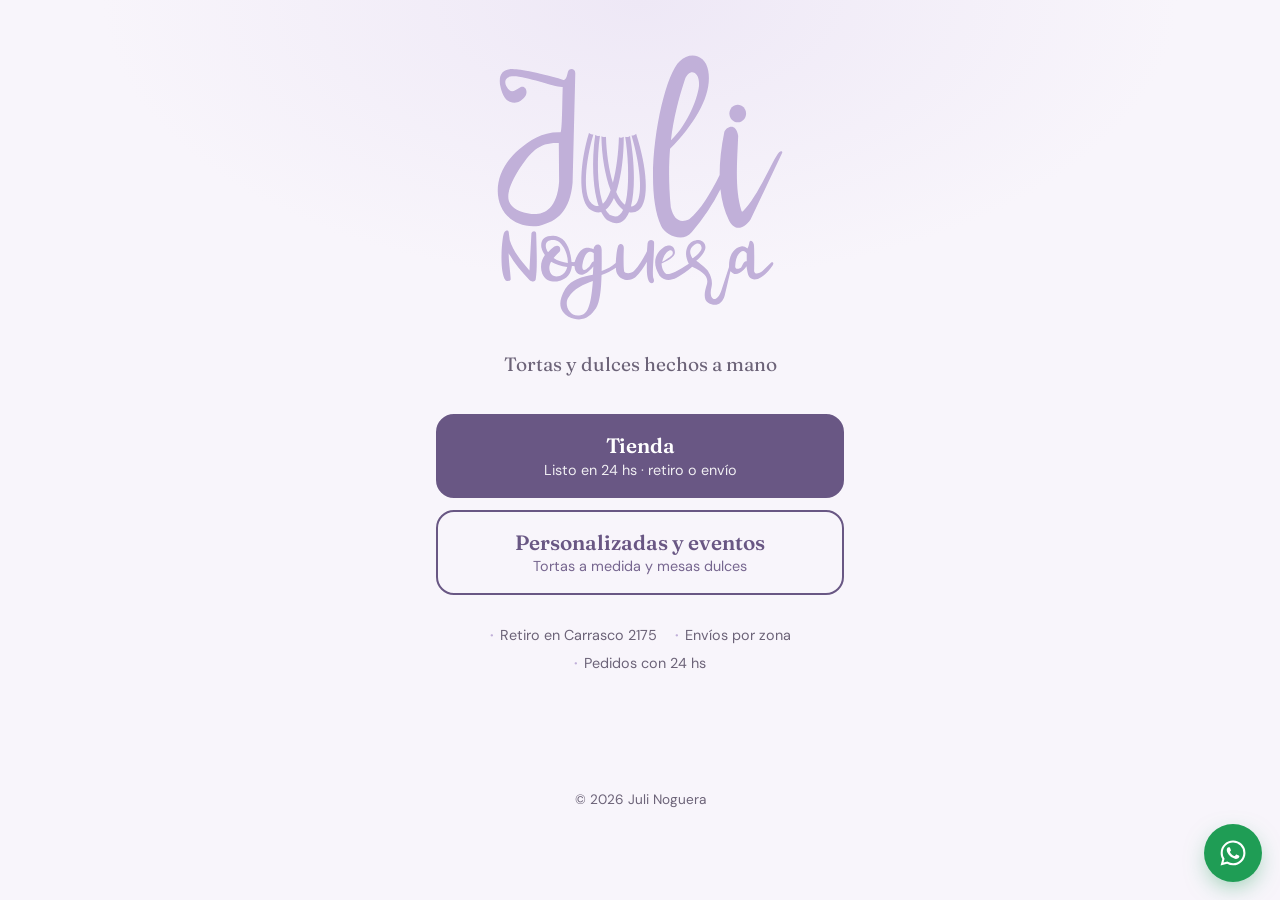
==== index.html @ 41570f88 "Add files via upload" ====
<!doctype html>
<html lang="es-AR">
<head>
  <meta charset="utf-8">
  <meta name="viewport" content="width=device-width, initial-scale=1">
  <title>Juli Noguera · Pastelería</title>
  <meta name="description" content="Tortas, desayunos y dulces de Juli Noguera. Pedidos con 24 hs de anticipación, retiro o envío. Tortas personalizadas y mesas dulces a pedido.">
  <link rel="icon" href="img/logo.svg" type="image/svg+xml">
  <link rel="preconnect" href="https://fonts.googleapis.com">
  <link rel="preconnect" href="https://fonts.gstatic.com" crossorigin>
  <link href="https://fonts.googleapis.com/css2?family=Fraunces:opsz,wght@9..144,400;9..144,600&family=DM+Sans:wght@400;500;700&display=swap" rel="stylesheet">
  <link rel="stylesheet" href="css/estilos.css">
</head>
<body class="pagina-inicio">

  <!-- ===== Portada ===== -->
  <main class="portada">
    <img class="portada-logo" src="img/logo.svg" alt="Juli Noguera" width="420" height="388">
    <p class="portada-bajada">Tortas y dulces hechos a mano</p>

    <nav class="portada-acciones" aria-label="Secciones">
      <a class="boton boton-grande" href="tienda.html">
        <strong>Tienda</strong>
        <small>Listo en 24 hs · retiro o envío</small>
      </a>
      <a class="boton boton-grande boton-secundario" href="personalizadas.html">
        <strong>Personalizadas y eventos</strong>
        <small>Tortas a medida y mesas dulces</small>
      </a>
    </nav>

    <ul class="portada-datos">
      <li>Retiro en <span data-direccion></span></li>
      <li>Envíos por zona</li>
      <li>Pedidos con 24 hs</li>
    </ul>
  </main>

  <!-- ===== Pie ===== -->
  <footer class="pie">
    <p>© <span id="anio"></span> Juli Noguera</p>
  </footer>

  <script src="js/config.js"></script>
  <script src="js/comun.js"></script>
</body>
</html>
---- css/estilos.css ----
/* ===== Variables ===== */

:root {
  --lavanda: #c1b0d9;
  --lavanda-suave: #eee8f6;
  --lavanda-fondo: #f8f5fb;
  --violeta: #695784;
  --violeta-oscuro: #4a3c5e;
  --tinta: #3a3048;
  --tinta-suave: #6c6378;
  --blanco: #ffffff;
  --borde: #e2d9ee;
  --wa: #1f9d55;
  --error: #b23a48;

  --radio: 18px;
  --radio-chico: 12px;
  --sombra: 0 10px 30px -12px rgba(74, 60, 94, .25);
  --gutter: 16px;
  --ancho: 1120px;

  --serif: 'Fraunces', Georgia, serif;
  --sans: 'DM Sans', system-ui, sans-serif;
}

/* ===== Base ===== */

*, *::before, *::after { box-sizing: border-box; }

html { scroll-behavior: smooth; scroll-padding-top: 130px; }

body {
  margin: 0;
  font-family: var(--sans);
  font-size: 16px;
  line-height: 1.55;
  color: var(--tinta);
  background: var(--lavanda-fondo);
  -webkit-font-smoothing: antialiased;
}

h1, h2, h3 {
  font-family: var(--serif);
  font-weight: 600;
  line-height: 1.15;
  color: var(--violeta-oscuro);
  margin: 0 0 .4em;
}
h1 { font-size: clamp(2rem, 6vw, 2.8rem); }
h2 { font-size: clamp(1.5rem, 4vw, 1.9rem); }
h3 { font-size: 1.2rem; }

p { margin: 0 0 1em; }
a { color: var(--violeta); }
img { max-width: 100%; display: block; }

:focus-visible { outline: 3px solid var(--violeta); outline-offset: 2px; }

/* ===== Botones ===== */

.boton {
  display: inline-flex;
  align-items: center;
  justify-content: center;
  gap: .5em;
  padding: .85em 1.4em;
  border: 2px solid var(--violeta);
  border-radius: 999px;
  background: var(--violeta);
  color: var(--blanco);
  font: 600 1rem var(--sans);
  text-decoration: none;
  cursor: pointer;
  transition: background .2s, transform .1s;
}
.boton:hover { background: var(--violeta-oscuro); border-color: var(--violeta-oscuro); }
.boton:active { transform: scale(.98); }

.boton-secundario { background: transparent; color: var(--violeta); }
.boton-secundario:hover { background: var(--lavanda-suave); color: var(--violeta-oscuro); }

.boton-chico { padding: .5em 1.1em; font-size: .92rem; }

.boton-wa { background: var(--wa); border-color: var(--wa); width: 100%; }
.boton-wa:hover { background: #187d44; border-color: #187d44; }

.boton-grande {
  flex-direction: column;
  gap: .15em;
  width: 100%;
  padding: 1.1em 1.4em;
  border-radius: var(--radio);
}
.boton-grande strong { font-family: var(--serif); font-size: 1.3rem; font-weight: 600; }
.boton-grande small { font-weight: 400; font-size: .9rem; opacity: .9; }

.enlace {
  background: none;
  border: 0;
  color: var(--tinta-suave);
  font: inherit;
  font-size: .9rem;
  text-decoration: underline;
  cursor: pointer;
  padding: .4em;
}

/* ===== Portada ===== */

.pagina-inicio {
  min-height: 100vh;
  display: flex;
  flex-direction: column;
  background:
    radial-gradient(60% 45% at 50% 0%, var(--lavanda-suave), transparent 70%),
    var(--lavanda-fondo);
}

.portada {
  flex: 1;
  width: 100%;
  max-width: 440px;
  margin: 0 auto;
  padding: 48px var(--gutter) 32px;
  display: flex;
  flex-direction: column;
  align-items: center;
  text-align: center;
}

.portada-logo { width: min(300px, 75vw); height: auto; }

.portada-bajada {
  font-family: var(--serif);
  font-size: 1.2rem;
  color: var(--tinta-suave);
  margin: 1.2em 0 1.8em;
}

.portada-acciones {
  display: flex;
  flex-direction: column;
  gap: 12px;
  width: 100%;
}

.portada-datos {
  list-style: none;
  padding: 0;
  margin: 2em 0 0;
  display: flex;
  flex-wrap: wrap;
  justify-content: center;
  gap: 6px 18px;
  font-size: .9rem;
  color: var(--tinta-suave);
}
.portada-datos li::before { content: '·'; margin-right: 6px; color: var(--lavanda); font-weight: 700; }

/* ===== Encabezado ===== */

.encabezado {
  position: sticky;
  top: 0;
  z-index: 20;
  display: flex;
  align-items: center;
  gap: 16px;
  padding: 8px var(--gutter);
  background: rgba(248, 245, 251, .92);
  backdrop-filter: blur(8px);
  border-bottom: 1px solid var(--borde);
}
.encabezado-logo img { width: 52px; height: auto; }

.encabezado-nav { display: flex; gap: 4px; margin-right: auto; }
.encabezado-nav a {
  padding: .45em .8em;
  border-radius: 999px;
  color: var(--tinta-suave);
  text-decoration: none;
  font-weight: 500;
  font-size: .95rem;
}
.encabezado-nav a[aria-current] { background: var(--lavanda-suave); color: var(--violeta-oscuro); }

.btn-carrito {
  position: relative;
  width: 46px;
  height: 46px;
  border: 0;
  border-radius: 50%;
  background: var(--violeta);
  color: var(--blanco);
  display: grid;
  place-items: center;
  cursor: pointer;
}
.btn-carrito svg { width: 24px; height: 24px; }
.badge {
  position: absolute;
  top: -4px;
  right: -4px;
  min-width: 22px;
  height: 22px;
  padding: 0 6px;
  border-radius: 999px;
  background: var(--blanco);
  color: var(--violeta-oscuro);
  border: 2px solid var(--violeta);
  font-size: .75rem;
  font-weight: 700;
  display: grid;
  place-items: center;
}
.badge[hidden] { display: none; }

/* ===== Tienda ===== */

.tienda-intro {
  max-width: var(--ancho);
  margin: 0 auto;
  padding: 28px var(--gutter) 8px;
}
.tienda-intro p { max-width: 60ch; color: var(--tinta-suave); }

.categorias {
  position: sticky;
  top: 63px;
  z-index: 10;
  display: flex;
  gap: 8px;
  overflow-x: auto;
  padding: 10px var(--gutter);
  background: var(--lavanda-fondo);
  scrollbar-width: none;
  max-width: var(--ancho);
  margin: 0 auto;
}
.categorias::-webkit-scrollbar { display: none; }
.categorias a {
  flex: none;
  padding: .45em 1em;
  border: 1.5px solid var(--borde);
  border-radius: 999px;
  background: var(--blanco);
  color: var(--tinta);
  text-decoration: none;
  font-size: .92rem;
  font-weight: 500;
}
.categorias a[aria-current] { background: var(--violeta); border-color: var(--violeta); color: var(--blanco); }

.catalogo {
  max-width: var(--ancho);
  margin: 0 auto;
  padding: 8px var(--gutter) 40px;
}

.categoria { padding-top: 24px; }

.grilla {
  display: grid;
  grid-template-columns: repeat(auto-fill, minmax(min(100%, 250px), 1fr));
  gap: 18px;
}

/* ===== Tarjeta de producto ===== */

.tarjeta {
  display: flex;
  flex-direction: column;
  background: var(--blanco);
  border-radius: var(--radio);
  overflow: hidden;
  box-shadow: var(--sombra);
}

.tarjeta-cuerpo {
  flex: 1;
  display: flex;
  flex-direction: column;
  padding: 14px 16px 16px;
}
.tarjeta-cuerpo h3 { margin-bottom: .2em; }
.tarjeta-cuerpo p { color: var(--tinta-suave); font-size: .93rem; flex: 1; }

.tarjeta-pie {
  display: flex;
  align-items: center;
  justify-content: space-between;
  gap: 12px;
}

.precio { font-weight: 700; font-size: 1.1rem; color: var(--violeta-oscuro); white-space: nowrap; }
.precio small { font-weight: 400; font-size: .8rem; color: var(--tinta-suave); margin-right: .2em; }

/* ===== Galería ===== */

.galeria { position: relative; aspect-ratio: 4 / 3; background: var(--lavanda-suave); }

.galeria-pista {
  display: flex;
  height: 100%;
  overflow-x: auto;
  scroll-snap-type: x mandatory;
  scrollbar-width: none;
}
.galeria-pista::-webkit-scrollbar { display: none; }
.galeria-pista > * { flex: 0 0 100%; scroll-snap-align: start; height: 100%; }
.galeria-pista img { width: 100%; object-fit: cover; }

.foto-vacia {
  display: flex;
  flex-direction: column;
  align-items: center;
  justify-content: center;
  gap: 6px;
  color: var(--violeta);
  font-size: .85rem;
  background: linear-gradient(135deg, var(--lavanda-suave), #e4daf1);
}
.foto-vacia svg { width: 44px; height: 44px; opacity: .7; }

.galeria-puntos {
  position: absolute;
  bottom: 10px;
  left: 50%;
  transform: translateX(-50%);
  display: flex;
  gap: 4px;
}
.galeria-puntos button {
  width: 24px;
  height: 24px;
  padding: 0;
  border: 0;
  background: none;
  cursor: pointer;
  display: grid;
  place-items: center;
}
.galeria-puntos button::after {
  content: '';
  width: 8px;
  height: 8px;
  border-radius: 50%;
  background: rgba(255, 255, 255, .6);
  box-shadow: 0 0 0 1px rgba(0, 0, 0, .15);
}
.galeria-puntos button[aria-current]::after { background: var(--blanco); width: 10px; height: 10px; }

/* ===== Hojas (modales) ===== */

.hoja {
  width: 100%;
  max-width: 560px;
  max-height: 100dvh;
  margin: auto auto 0;
  padding: 0;
  border: 0;
  border-radius: var(--radio) var(--radio) 0 0;
  background: var(--blanco);
  color: var(--tinta);
  overflow: hidden;
}
.hoja::backdrop { background: rgba(58, 48, 72, .45); }
.hoja[open] { animation: subir .25s ease-out; }

@keyframes subir { from { transform: translateY(30px); opacity: 0; } }

.hoja-contenido {
  position: relative;
  display: flex;
  flex-direction: column;
  max-height: 92dvh;
  overflow-y: auto;
}
.hoja-cuerpo { padding: 18px 20px 8px; }
.hoja-desc { color: var(--tinta-suave); }

.hoja-pie {
  position: sticky;
  bottom: 0;
  display: flex;
  align-items: center;
  justify-content: space-between;
  gap: 12px;
  padding: 14px 20px calc(14px + env(safe-area-inset-bottom));
  background: var(--blanco);
  border-top: 1px solid var(--borde);
  margin-top: auto;
}
.hoja-pie .precio { font-size: 1.3rem; }
.hoja-pie-columna { flex-direction: column; align-items: stretch; }

.cerrar {
  position: absolute;
  top: 10px;
  right: 10px;
  z-index: 2;
  width: 40px;
  height: 40px;
  border: 0;
  border-radius: 50%;
  background: rgba(255, 255, 255, .92);
  color: var(--tinta);
  font-size: 1.6rem;
  line-height: 1;
  cursor: pointer;
  box-shadow: 0 2px 8px rgba(0, 0, 0, .12);
}

@media (min-width: 640px) {
  .hoja { margin: auto; border-radius: var(--radio); max-height: 90vh; }
  .hoja-contenido { max-height: 90vh; }
  .hoja-lateral { margin: 0 0 0 auto; height: 100vh; max-height: 100vh; max-width: 460px; border-radius: 0; }
  .hoja-lateral .hoja-contenido { height: 100%; max-height: 100vh; }
  .hoja-lateral[open] { animation: deslizar .25s ease-out; }
}
@keyframes deslizar { from { transform: translateX(40px); opacity: 0; } }

/* ===== Opciones y formularios ===== */

.grupo { border: 0; padding: 0; margin: 0 0 20px; min-width: 0; }
.grupo[hidden] { display: none; }
.grupo legend {
  font-weight: 700;
  margin-bottom: 8px;
  padding: 0;
  display: flex;
  gap: 8px;
  align-items: baseline;
}
.grupo-ayuda { font-weight: 400; font-size: .85rem; color: var(--tinta-suave); }

.opciones { display: flex; flex-wrap: wrap; gap: 8px; }
.opciones-dos { display: grid; grid-template-columns: 1fr 1fr; }

.opcion {
  position: relative;
  display: inline-flex;
  align-items: center;
  gap: 8px;
  padding: .6em 1em;
  border: 1.5px solid var(--borde);
  border-radius: var(--radio-chico);
  background: var(--blanco);
  cursor: pointer;
  font-size: .95rem;
  transition: border-color .15s, background .15s;
}
.opcion input { position: absolute; opacity: 0; pointer-events: none; }
.opcion small { color: var(--tinta-suave); font-size: .82rem; }
.opcion:hover { border-color: var(--lavanda); }
.opcion:has(input:checked) { border-color: var(--violeta); background: var(--lavanda-suave); color: var(--violeta-oscuro); font-weight: 500; }
.opcion:has(input:focus-visible) { outline: 3px solid var(--violeta); outline-offset: 2px; }
.opcion:has(input:disabled) { opacity: .45; cursor: not-allowed; }

.opcion-bloque { align-items: flex-start; }
.opcion-bloque span { display: flex; flex-direction: column; }

.muestra {
  width: 18px;
  height: 18px;
  border-radius: 50%;
  background: var(--muestra);
  box-shadow: inset 0 0 0 1px rgba(0, 0, 0, .15);
}

.campo-cantidad {
  display: flex;
  align-items: center;
  justify-content: space-between;
  font-weight: 700;
  margin-bottom: 12px;
}

.contador {
  display: inline-flex;
  align-items: center;
  border: 1.5px solid var(--borde);
  border-radius: 999px;
  overflow: hidden;
}
.contador button {
  width: 40px;
  height: 40px;
  border: 0;
  background: var(--blanco);
  color: var(--violeta);
  font-size: 1.3rem;
  cursor: pointer;
}
.contador button:hover { background: var(--lavanda-suave); }
.contador input, .contador output {
  width: 40px;
  border: 0;
  text-align: center;
  font: 700 1rem var(--sans);
  color: var(--tinta);
  -moz-appearance: textfield;
}
.contador input::-webkit-inner-spin-button { -webkit-appearance: none; }
.contador-chico button { width: 32px; height: 32px; font-size: 1.1rem; }
.contador-chico output { width: 28px; }

.campo { display: flex; flex-direction: column; gap: 6px; margin-bottom: 16px; font-weight: 700; }
.campo small { font-weight: 400; color: var(--tinta-suave); }
.campo input, .campo select, .campo textarea {
  width: 100%;
  padding: .75em .9em;
  border: 1.5px solid var(--borde);
  border-radius: var(--radio-chico);
  background: var(--blanco);
  font: 400 1rem var(--sans);
  color: var(--tinta);
}
.campo input:focus, .campo select:focus, .campo textarea:focus { border-color: var(--violeta); outline: none; }

.aviso-error {
  padding: .7em 1em;
  border-radius: var(--radio-chico);
  background: #fbecee;
  color: var(--error);
  font-size: .92rem;
  font-weight: 500;
  margin: 0 0 12px;
}

/* ===== Carrito ===== */

.items { list-style: none; padding: 0; margin: 0 0 8px; }
.item {
  display: flex;
  flex-direction: column;
  gap: 10px;
  padding: 14px 0;
  border-bottom: 1px solid var(--borde);
}
.item-info { display: flex; flex-direction: column; }
.item-info span { font-size: .88rem; color: var(--tinta-suave); }
.item-acciones { display: flex; align-items: center; gap: 12px; }
.item-acciones .precio { margin-left: auto; font-size: 1rem; }
.quitar { background: none; border: 0; color: var(--tinta-suave); font: inherit; font-size: .85rem; text-decoration: underline; cursor: pointer; padding: 4px; }

.entrega { padding-top: 16px; }
.bloque-envio[hidden] { display: none; }

.carrito-vacio {
  display: flex;
  flex-direction: column;
  align-items: center;
  text-align: center;
  padding: 40px 0;
  color: var(--tinta-suave);
}
.carrito-vacio svg { width: 56px; height: 56px; color: var(--lavanda); margin-bottom: 8px; }

.totales { margin: 0 0 10px; }
.totales div { display: flex; justify-content: space-between; padding: 3px 0; }
.totales dt { color: var(--tinta-suave); }
.totales dd { margin: 0; font-weight: 500; }
.totales .total dt, .totales .total dd { color: var(--violeta-oscuro); font-weight: 700; font-size: 1.2rem; }

/* ===== Personalizadas ===== */

.contenido {
  max-width: 720px;
  margin: 0 auto;
  padding: 32px var(--gutter) 48px;
}
.bloque-intro p { color: var(--tinta-suave); font-size: 1.05rem; }

.condiciones {
  list-style: none;
  padding: 0;
  margin: 24px 0;
  display: grid;
  grid-template-columns: repeat(3, 1fr);
  gap: 10px;
}
.condiciones li {
  display: flex;
  flex-direction: column;
  padding: 14px 12px;
  border-radius: var(--radio-chico);
  background: var(--blanco);
  box-shadow: var(--sombra);
  text-align: center;
}
.condiciones strong { font-family: var(--serif); font-size: 1.25rem; color: var(--violeta-oscuro); }
.condiciones li > span { font-size: .85rem; color: var(--tinta-suave); }

.panel {
  padding: 24px 20px;
  margin-bottom: 20px;
  border-radius: var(--radio);
  background: var(--blanco);
  box-shadow: var(--sombra);
}
.panel-acento { background: var(--lavanda-suave); box-shadow: none; }
.nota { font-size: .9rem; color: var(--tinta-suave); }
.volver { text-align: center; margin-top: 28px; }

@media (max-width: 480px) {
  .condiciones { grid-template-columns: 1fr; }
  .condiciones li { flex-direction: row; justify-content: space-between; align-items: baseline; text-align: left; }
}

/* ===== Aviso de personalizadas en tienda ===== */

.aviso-personalizadas {
  max-width: calc(var(--ancho) - 2 * var(--gutter));
  margin: 0 var(--gutter) 40px;
  padding: 24px;
  border-radius: var(--radio);
  background: var(--lavanda-suave);
  text-align: center;
}
@media (min-width: 1152px) { .aviso-personalizadas { margin: 0 auto 40px; } }
.aviso-personalizadas p { font-family: var(--serif); font-size: 1.15rem; color: var(--violeta-oscuro); }

/* ===== Toast ===== */

.toast {
  position: fixed;
  left: 50%;
  bottom: 90px;
  z-index: 30;
  display: flex;
  align-items: center;
  gap: 14px;
  max-width: calc(100% - 2 * var(--gutter));
  padding: 12px 12px 12px 18px;
  border-radius: 999px;
  background: var(--violeta-oscuro);
  color: var(--blanco);
  box-shadow: var(--sombra);
  transform: translate(-50%, 20px);
  opacity: 0;
  transition: transform .25s, opacity .25s;
  font-size: .92rem;
}
.toast.visible { transform: translate(-50%, 0); opacity: 1; }
.toast[hidden] { display: none; }
.toast button {
  flex: none;
  padding: .45em .9em;
  border: 0;
  border-radius: 999px;
  background: var(--lavanda);
  color: var(--violeta-oscuro);
  font: 700 .85rem var(--sans);
  cursor: pointer;
}

/* ===== WhatsApp flotante ===== */

.wa-flotante {
  position: fixed;
  right: 18px;
  bottom: 18px;
  z-index: 15;
  width: 58px;
  height: 58px;
  border-radius: 50%;
  background: var(--wa);
  color: var(--blanco);
  display: grid;
  place-items: center;
  box-shadow: 0 8px 24px -6px rgba(31, 157, 85, .55);
  transition: transform .15s;
}
.wa-flotante:hover { transform: scale(1.06); }
.wa-flotante svg { width: 30px; height: 30px; }

/* ===== Pie ===== */

.pie {
  padding: 24px var(--gutter) 90px;
  text-align: center;
  font-size: .85rem;
  color: var(--tinta-suave);
}
.pie p { margin: 0; }

/* ===== Movimiento reducido ===== */

@media (prefers-reduced-motion: reduce) {
  *, *::before, *::after { animation: none !important; transition: none !important; scroll-behavior: auto !important; }
}
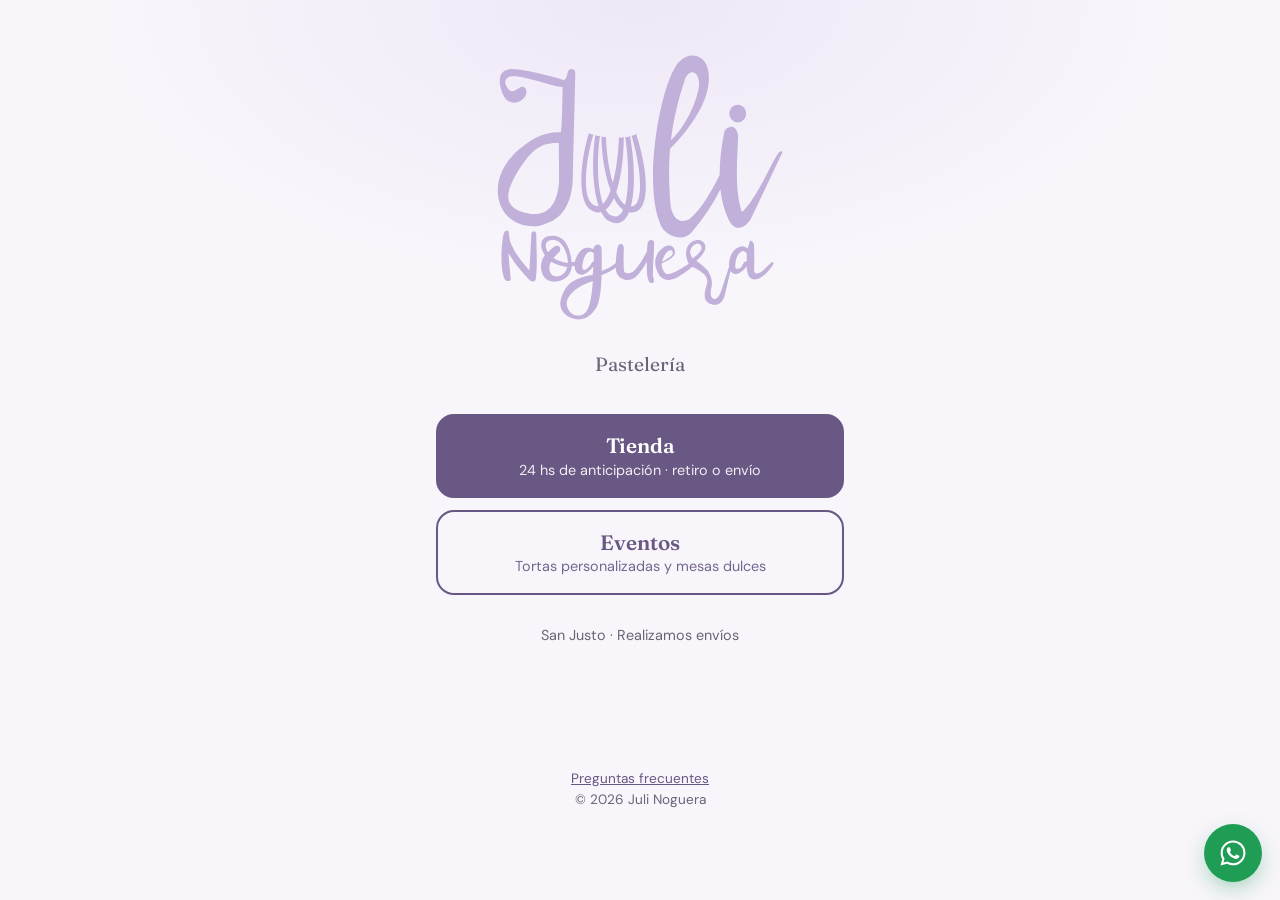
==== commit 73dfe798: "Add files via upload" ====
--- a/index.html
+++ b/index.html
@@ -4,7 +4,7 @@
   <meta charset="utf-8">
   <meta name="viewport" content="width=device-width, initial-scale=1">
   <title>Juli Noguera · Pastelería</title>
-  <meta name="description" content="Tortas, desayunos y dulces de Juli Noguera. Pedidos con 24 hs de anticipación, retiro o envío. Tortas personalizadas y mesas dulces a pedido.">
+  <meta name="description" content="Pastelería en San Justo. Tortas y bocaditos con 24 hs de anticipación, retiro o envío. Tortas personalizadas y mesas dulces para eventos.">
   <link rel="icon" href="img/logo.svg" type="image/svg+xml">
   <link rel="preconnect" href="https://fonts.googleapis.com">
   <link rel="preconnect" href="https://fonts.gstatic.com" crossorigin>
@@ -16,28 +16,25 @@
   <!-- ===== Portada ===== -->
   <main class="portada">
     <img class="portada-logo" src="img/logo.svg" alt="Juli Noguera" width="420" height="388">
-    <p class="portada-bajada">Tortas y dulces hechos a mano</p>
+    <p class="portada-bajada">Pastelería</p>
 
     <nav class="portada-acciones" aria-label="Secciones">
       <a class="boton boton-grande" href="tienda.html">
         <strong>Tienda</strong>
-        <small>Listo en 24 hs · retiro o envío</small>
+        <small>24 hs de anticipación · retiro o envío</small>
       </a>
       <a class="boton boton-grande boton-secundario" href="personalizadas.html">
-        <strong>Personalizadas y eventos</strong>
-        <small>Tortas a medida y mesas dulces</small>
+        <strong>Eventos</strong>
+        <small>Tortas personalizadas y mesas dulces</small>
       </a>
     </nav>
 
-    <ul class="portada-datos">
-      <li>Retiro en <span data-direccion></span></li>
-      <li>Envíos por zona</li>
-      <li>Pedidos con 24 hs</li>
-    </ul>
+    <p class="portada-datos">San Justo · Realizamos envíos</p>
   </main>
 
   <!-- ===== Pie ===== -->
   <footer class="pie">
+    <p><a href="preguntas.html">Preguntas frecuentes</a></p>
     <p>© <span id="anio"></span> Juli Noguera</p>
   </footer>
 
--- a/css/estilos.css
+++ b/css/estilos.css
@@ -297,7 +297,8 @@
 
 /* ===== Galería ===== */
 
-.galeria { position: relative; aspect-ratio: 4 / 3; background: var(--lavanda-suave); }
+.galeria { position: relative; aspect-ratio: 4 / 5; min-height: 0; overflow: hidden; background: var(--lavanda-suave); }
+.hoja .galeria { aspect-ratio: auto; height: min(52vh, 420px); }
 
 .galeria-pista {
   display: flex;
@@ -493,6 +494,7 @@
   cursor: pointer;
 }
 .contador button:hover { background: var(--lavanda-suave); }
+.contador button:disabled { color: var(--borde); cursor: not-allowed; background: var(--blanco); }
 .contador input, .contador output {
   width: 40px;
   border: 0;
@@ -685,6 +687,174 @@
 }
 .pie p { margin: 0; }
 
+/* ===== Agregados (catálogo nuevo) ===== */
+
+.etiqueta {
+  align-self: flex-start;
+  margin-bottom: 8px;
+  padding: .2em .7em;
+  border-radius: 999px;
+  background: var(--lavanda-suave);
+  color: var(--violeta-oscuro);
+  font-size: .8rem;
+  font-weight: 700;
+}
+.boton:disabled { background: var(--borde); border-color: var(--borde); color: var(--tinta-suave); cursor: not-allowed; }
+
+.categoria-nota { color: var(--tinta-suave); font-size: .95rem; max-width: 60ch; }
+.hoja-nota {
+  padding: .6em .9em;
+  border-radius: var(--radio-chico);
+  background: var(--lavanda-fondo);
+  color: var(--violeta-oscuro);
+  font-size: .9rem;
+}
+.grupo-nota { margin: 8px 0 0; font-size: .85rem; color: var(--tinta-suave); font-weight: 400; }
+
+.chips-info {
+  list-style: none;
+  padding: 0;
+  margin: 0;
+  display: flex;
+  flex-wrap: wrap;
+  gap: 6px;
+}
+.chips-info li {
+  padding: .3em .8em;
+  border-radius: 999px;
+  background: var(--blanco);
+  border: 1px solid var(--borde);
+  font-size: .82rem;
+  color: var(--tinta-suave);
+}
+.chips-centro { justify-content: center; margin: 8px 0 0; }
+
+.lista-cantidades { list-style: none; padding: 0; margin: 0; display: flex; flex-direction: column; gap: 8px; }
+.lista-cantidades li {
+  display: flex;
+  align-items: center;
+  justify-content: space-between;
+  padding: .4em .4em .4em 1em;
+  border: 1.5px solid var(--borde);
+  border-radius: var(--radio-chico);
+  background: var(--blanco);
+}
+
+.opciones-columna { flex-direction: column; }
+.opciones-columna .opcion { width: 100%; }
+
+/* Calendario */
+.calendario {
+  padding: 12px;
+  border: 1.5px solid var(--borde);
+  border-radius: var(--radio-chico);
+  font-weight: 400;
+}
+.cal-cabecera { display: flex; align-items: center; justify-content: space-between; margin-bottom: 8px; }
+.cal-cabecera button {
+  width: 36px;
+  height: 36px;
+  border: 0;
+  border-radius: 50%;
+  background: var(--lavanda-suave);
+  color: var(--violeta-oscuro);
+  font-size: 1.3rem;
+  cursor: pointer;
+}
+.cal-cabecera button:disabled { opacity: .3; cursor: default; }
+.cal-semana, .cal-dias { display: grid; grid-template-columns: repeat(7, 1fr); gap: 4px; text-align: center; }
+.cal-semana span { font-size: .75rem; font-weight: 700; color: var(--tinta-suave); }
+.cal-dias button {
+  aspect-ratio: 1;
+  min-height: 36px;
+  border: 0;
+  border-radius: 10px;
+  background: var(--lavanda-fondo);
+  color: var(--tinta);
+  font: 500 .95rem var(--sans);
+  cursor: pointer;
+}
+.cal-dias button:hover:not(:disabled) { background: var(--lavanda-suave); }
+.cal-dias button:disabled { background: none; color: #c9c2d3; cursor: default; }
+.cal-dias button.cerrado:disabled { text-decoration: line-through; }
+.cal-dias button[aria-pressed="true"] { background: var(--violeta); color: var(--blanco); font-weight: 700; }
+.cal-elegida { margin: 10px 0 0; font-weight: 700; color: var(--violeta-oscuro); text-align: center; }
+
+.fecha-fija {
+  display: flex;
+  flex-direction: column;
+  gap: 4px;
+  padding: .8em 1em;
+  border-radius: var(--radio-chico);
+  background: var(--lavanda-suave);
+  color: var(--violeta-oscuro);
+}
+
+.pista-envio { margin: 0 0 10px; font-size: .85rem; color: var(--tinta-suave); }
+
+/* Tira de fotos (personalizadas) */
+.tira-fotos {
+  display: flex;
+  gap: 10px;
+  overflow-x: auto;
+  scroll-snap-type: x mandatory;
+  margin: 0 calc(-1 * var(--gutter)) 24px;
+  padding: 0 var(--gutter) 4px;
+  scrollbar-width: none;
+}
+.tira-fotos::-webkit-scrollbar { display: none; }
+.tira-fotos > * {
+  flex: 0 0 min(42%, 180px);
+  aspect-ratio: 4 / 5;
+  border-radius: var(--radio-chico);
+  object-fit: cover;
+  scroll-snap-align: start;
+}
+.nota-abajo { margin: 12px 0 0; text-align: center; }
+
+/* Preguntas frecuentes */
+.faq { display: flex; flex-direction: column; gap: 10px; margin-top: 20px; }
+.faq details {
+  border-radius: var(--radio-chico);
+  background: var(--blanco);
+  box-shadow: var(--sombra);
+}
+.faq summary {
+  display: flex;
+  justify-content: space-between;
+  gap: 12px;
+  padding: 16px 18px;
+  font-family: var(--serif);
+  font-size: 1.1rem;
+  font-weight: 600;
+  color: var(--violeta-oscuro);
+  cursor: pointer;
+  list-style: none;
+}
+.faq summary::-webkit-details-marker { display: none; }
+.faq summary::after { content: '+'; font-family: var(--sans); font-size: 1.4rem; line-height: 1; color: var(--violeta); }
+.faq details[open] summary::after { content: '−'; }
+.faq details p { padding: 0 18px; color: var(--tinta-suave); }
+.faq details p:last-child { padding-bottom: 16px; margin-bottom: 0; }
+
+@media (min-width: 640px) {
+  .tarjeta .galeria { aspect-ratio: 1; }
+}
+
+/* Pie del carrito más compacto: solo el total destacado */
+#carrito .hoja-pie { gap: 8px; padding-top: 10px; }
+#carrito .totales { margin: 0; }
+#carrito .totales div:not(.total) { padding: 0; font-size: .85rem; }
+#carrito .pista-envio, #carrito .aviso-error { margin: 0; font-size: .8rem; }
+#carrito .enlace { padding: 0; }
+.vaciar-fila { text-align: right; margin: -4px 0 8px; }
+
+@media (max-width: 420px) {
+  .encabezado { gap: 8px; }
+  .encabezado-nav a { padding: .4em .55em; font-size: .88rem; }
+  .encabezado-logo img { width: 44px; }
+}
+
 /* ===== Movimiento reducido ===== */
 
 @media (prefers-reduced-motion: reduce) {
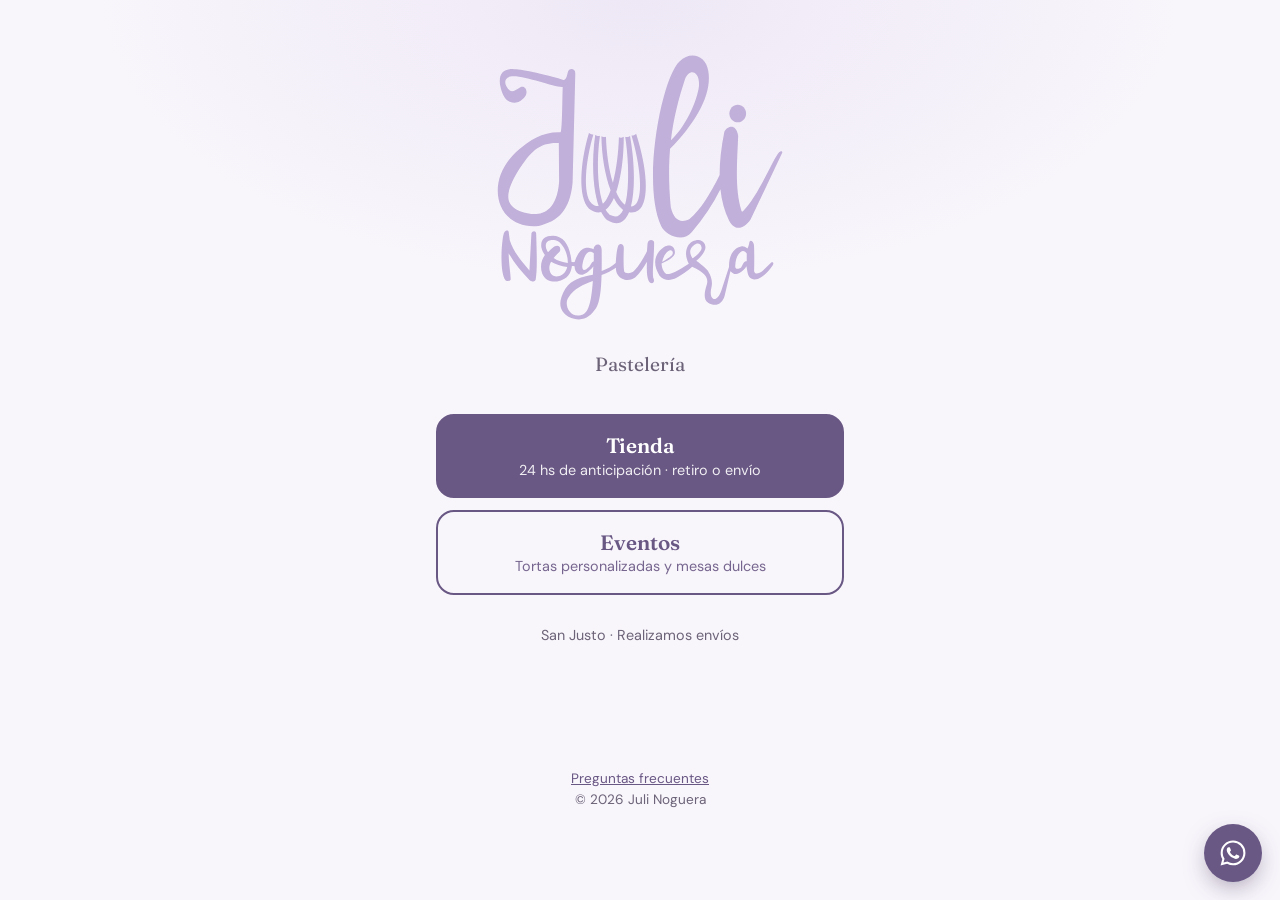
==== commit 64c19524: "Add files via upload" ====
--- a/index.html
+++ b/index.html
@@ -39,6 +39,7 @@
   </footer>
 
   <script src="js/config.js"></script>
+  <script src="js/datos.js"></script>
   <script src="js/comun.js"></script>
 </body>
 </html>
--- a/css/estilos.css
+++ b/css/estilos.css
@@ -81,8 +81,8 @@
 
 .boton-chico { padding: .5em 1.1em; font-size: .92rem; }
 
-.boton-wa { background: var(--wa); border-color: var(--wa); width: 100%; }
-.boton-wa:hover { background: #187d44; border-color: #187d44; }
+.boton-wa { width: 100%; }
+.boton-wa svg { width: 20px; height: 20px; flex: none; }
 
 .boton-grande {
   flex-direction: column;
@@ -667,14 +667,14 @@
   width: 58px;
   height: 58px;
   border-radius: 50%;
-  background: var(--wa);
+  background: var(--violeta);
   color: var(--blanco);
   display: grid;
   place-items: center;
-  box-shadow: 0 8px 24px -6px rgba(31, 157, 85, .55);
+  box-shadow: 0 8px 24px -6px rgba(74, 60, 94, .55);
   transition: transform .15s;
 }
-.wa-flotante:hover { transform: scale(1.06); }
+.wa-flotante:hover { transform: scale(1.06); background: var(--violeta-oscuro); }
 .wa-flotante svg { width: 30px; height: 30px; }
 
 /* ===== Pie ===== */
@@ -800,11 +800,14 @@
   scroll-snap-type: x mandatory;
   margin: 0 calc(-1 * var(--gutter)) 24px;
   padding: 0 var(--gutter) 4px;
+  scroll-padding-inline: var(--gutter);
   scrollbar-width: none;
 }
 .tira-fotos::-webkit-scrollbar { display: none; }
 .tira-fotos > * {
-  flex: 0 0 min(42%, 180px);
+  flex: 0 0 auto;
+  width: min(62%, 240px);
+  min-width: 0;
   aspect-ratio: 4 / 5;
   border-radius: var(--radio-chico);
   object-fit: cover;
@@ -855,6 +858,70 @@
   .encabezado-logo img { width: 44px; }
 }
 
+/* ===== Tarjetas clickeables y cierre de categoría ===== */
+
+.tarjeta-clic { cursor: pointer; transition: transform .15s, box-shadow .15s; }
+.tarjeta-clic:hover { transform: translateY(-2px); box-shadow: 0 14px 34px -12px rgba(74, 60, 94, .35); }
+
+.tarjeta-cierre {
+  justify-content: center;
+  align-items: center;
+  gap: 14px;
+  padding: 28px 20px;
+  text-align: center;
+  text-decoration: none;
+  background: var(--lavanda-suave);
+  box-shadow: none;
+  border: 1.5px dashed var(--lavanda);
+}
+.tarjeta-cierre p { margin: 0; font-family: var(--serif); font-size: 1.25rem; color: var(--violeta-oscuro); }
+.tarjeta-cierre:hover .boton { background: var(--blanco); }
+
+/* ===== Eventos ===== */
+
+.accesos-eventos { display: grid; grid-template-columns: 1fr 1fr; gap: 10px; margin: 20px 0; }
+.accesos-eventos a {
+  display: flex;
+  flex-direction: column;
+  gap: 2px;
+  padding: 16px 14px;
+  border-radius: var(--radio-chico);
+  background: var(--violeta);
+  color: var(--blanco);
+  text-decoration: none;
+  box-shadow: var(--sombra);
+}
+.accesos-eventos a:last-child { background: var(--blanco); color: var(--violeta-oscuro); border: 2px solid var(--violeta); }
+.accesos-eventos strong { font-family: var(--serif); font-size: 1.1rem; line-height: 1.2; }
+.accesos-eventos span { font-size: .82rem; opacity: .85; }
+
+.seccion-evento { padding-top: 16px; margin-bottom: 12px; }
+.seccion-evento > h2 { margin-bottom: .3em; }
+.seccion-bajada { color: var(--tinta-suave); }
+.seccion-evento .condiciones { margin-top: 12px; }
+.panel h3 { font-size: 1.35rem; }
+.tira-fotos[hidden] { display: none; }
+
+/* ===== Ofertas y disponibilidad ===== */
+
+.cinta-oferta {
+  position: absolute;
+  top: 12px;
+  left: 12px;
+  z-index: 2;
+  padding: .3em .8em;
+  border-radius: 999px;
+  background: var(--violeta-oscuro);
+  color: var(--blanco);
+  font-size: .8rem;
+  font-weight: 700;
+  box-shadow: 0 4px 12px -4px rgba(0, 0, 0, .3);
+}
+.precio s { font-weight: 400; font-size: .85rem; color: var(--tinta-suave); margin-right: .15em; }
+.mini-oferta { font-size: .75rem; color: var(--violeta); font-weight: 700; }
+.tarjeta-off .galeria { filter: grayscale(.5); opacity: .75; }
+.catalogo-vacio { padding: 40px 0; text-align: center; color: var(--tinta-suave); }
+
 /* ===== Movimiento reducido ===== */
 
 @media (prefers-reduced-motion: reduce) {
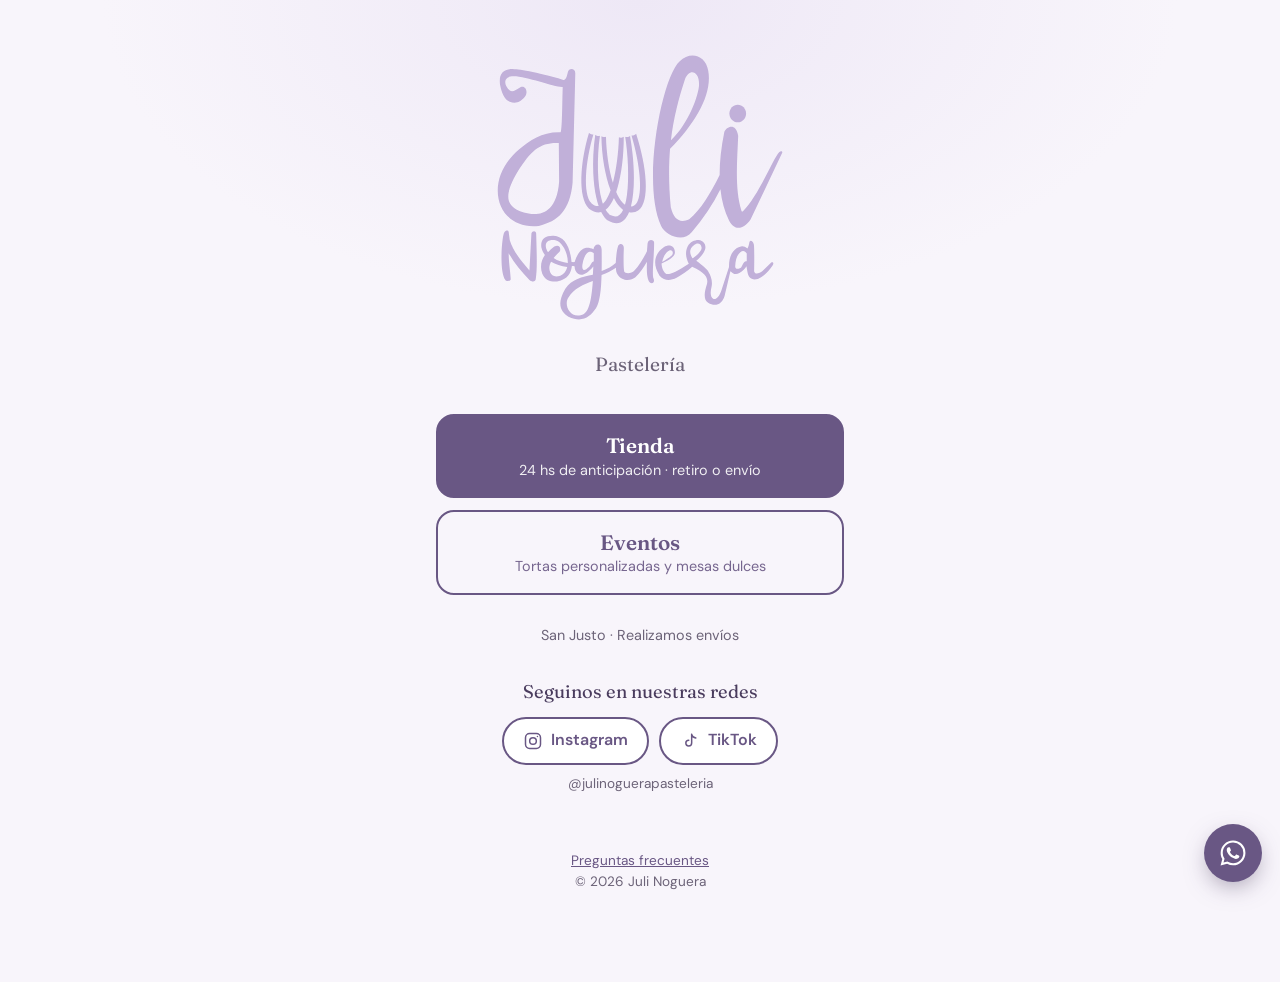
==== commit 4b4d7df3: "Add files via upload" ====
--- a/index.html
+++ b/index.html
@@ -30,6 +30,15 @@
     </nav>
 
     <p class="portada-datos">San Justo · Realizamos envíos</p>
+
+    <section class="redes redes-portada" aria-label="Redes sociales">
+      <p>Seguinos en nuestras redes</p>
+      <div class="redes-links">
+        <a data-red="instagram" class="red"><svg viewBox="0 0 24 24" aria-hidden="true"><g fill="none" stroke="currentColor" stroke-width="1.8"><rect x="3" y="3" width="18" height="18" rx="5"/><circle cx="12" cy="12" r="4"/><circle cx="17.3" cy="6.7" r=".9" fill="currentColor" stroke="none"/></g></svg><span>Instagram</span></a>
+        <a data-red="tiktok" class="red"><svg viewBox="0 0 24 24" aria-hidden="true"><path fill="none" stroke="currentColor" stroke-width="1.8" stroke-linecap="round" stroke-linejoin="round" d="M14 4v10.5a3.5 3.5 0 1 1-3.5-3.5M14 4c.6 2.4 2.3 4 5 4.3"/></svg><span>TikTok</span></a>
+      </div>
+      <small>@julinoguerapasteleria</small>
+    </section>
   </main>
 
   <!-- ===== Pie ===== -->
--- a/css/estilos.css
+++ b/css/estilos.css
@@ -922,6 +922,38 @@
 .tarjeta-off .galeria { filter: grayscale(.5); opacity: .75; }
 .catalogo-vacio { padding: 40px 0; text-align: center; color: var(--tinta-suave); }
 
+/* ===== Redes ===== */
+
+.redes { text-align: center; }
+.redes p { margin: 0 0 10px; font-family: var(--serif); font-size: 1.15rem; color: var(--violeta-oscuro); }
+.redes small { display: block; margin-top: 8px; color: var(--tinta-suave); font-size: .85rem; }
+.redes-links { display: flex; justify-content: center; gap: 10px; flex-wrap: wrap; }
+.red {
+  display: inline-flex;
+  align-items: center;
+  gap: 8px;
+  padding: .6em 1.2em;
+  border: 2px solid var(--violeta);
+  border-radius: 999px;
+  color: var(--violeta);
+  font-weight: 600;
+  text-decoration: none;
+  background: var(--blanco);
+}
+.red:hover { background: var(--violeta); color: var(--blanco); }
+.red svg { width: 20px; height: 20px; }
+.redes-portada { margin-top: 32px; }
+.redes-tienda {
+  max-width: calc(var(--ancho) - 2 * var(--gutter));
+  margin: 8px var(--gutter) 24px;
+  padding: 28px 20px;
+  border-radius: var(--radio);
+  background: var(--lavanda-suave);
+}
+@media (min-width: 1152px) { .redes-tienda { margin: 8px auto 24px; } }
+.pie-redes { margin-bottom: 6px !important; }
+.aviso-dia { color: var(--error); font-weight: 500; }
+
 /* ===== Movimiento reducido ===== */
 
 @media (prefers-reduced-motion: reduce) {
